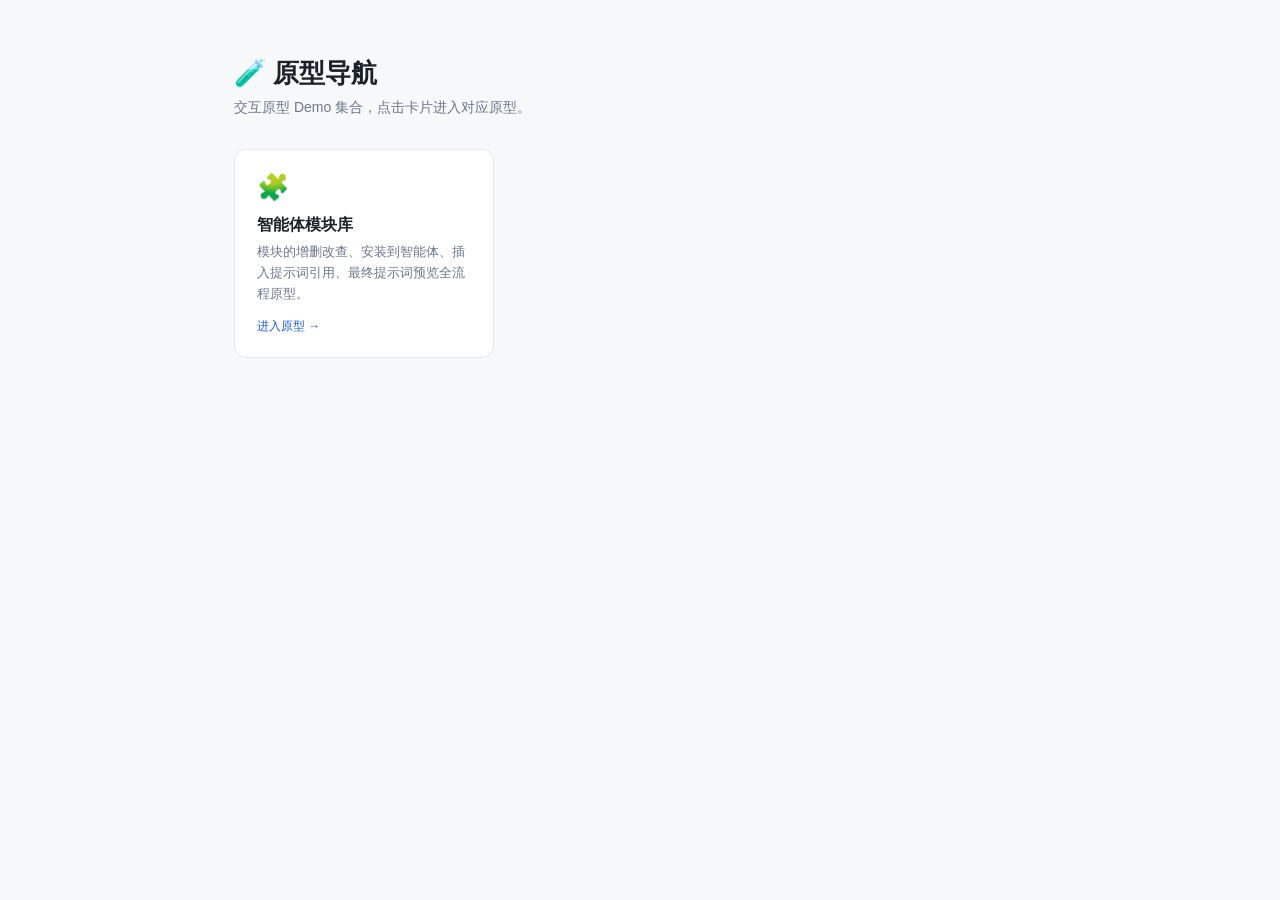
==== index.html @ 83f22f66 "Add agent module library prototype and nav page" ====
<!DOCTYPE html>
<html lang="zh-CN">
<head>
<meta charset="UTF-8">
<meta name="viewport" content="width=device-width, initial-scale=1.0">
<title>原型导航 · Prototypes</title>
<style>
  * { margin:0; padding:0; box-sizing:border-box; }
  body { font-family:-apple-system,'Segoe UI','PingFang SC','Microsoft YaHei',sans-serif; background:#F7F8FA; color:#1D2129; min-height:100vh; }
  .wrap { max-width:860px; margin:0 auto; padding:56px 24px; }
  h1 { font-size:26px; margin-bottom:8px; }
  .sub { color:#6B778C; font-size:14px; margin-bottom:32px; }
  .grid { display:grid; grid-template-columns:repeat(auto-fill,minmax(240px,1fr)); gap:16px; }
  .card { display:block; background:#fff; border:1px solid #E5E7EB; border-radius:12px; padding:22px; text-decoration:none; color:inherit; transition:all .2s; }
  .card:hover { border-color:#155EEF; box-shadow:0 4px 12px rgba(0,0,0,.08); transform:translateY(-2px); }
  .card .icon { font-size:26px; margin-bottom:12px; }
  .card .name { font-size:16px; font-weight:600; margin-bottom:6px; }
  .card .desc { font-size:13px; color:#6B778C; line-height:1.6; }
  .card .go { display:inline-block; margin-top:14px; font-size:12px; color:#155EEF; }
</style>
</head>
<body>
<div class="wrap">
  <h1>🧪 原型导航</h1>
  <p class="sub">交互原型 Demo 集合，点击卡片进入对应原型。</p>
  <div class="grid">
    <a class="card" href="./agent-module-library/">
      <div class="icon">🧩</div>
      <div class="name">智能体模块库</div>
      <div class="desc">模块的增删改查、安装到智能体、插入提示词引用、最终提示词预览全流程原型。</div>
      <span class="go">进入原型 →</span>
    </a>
  </div>
</div>
</body>
</html>
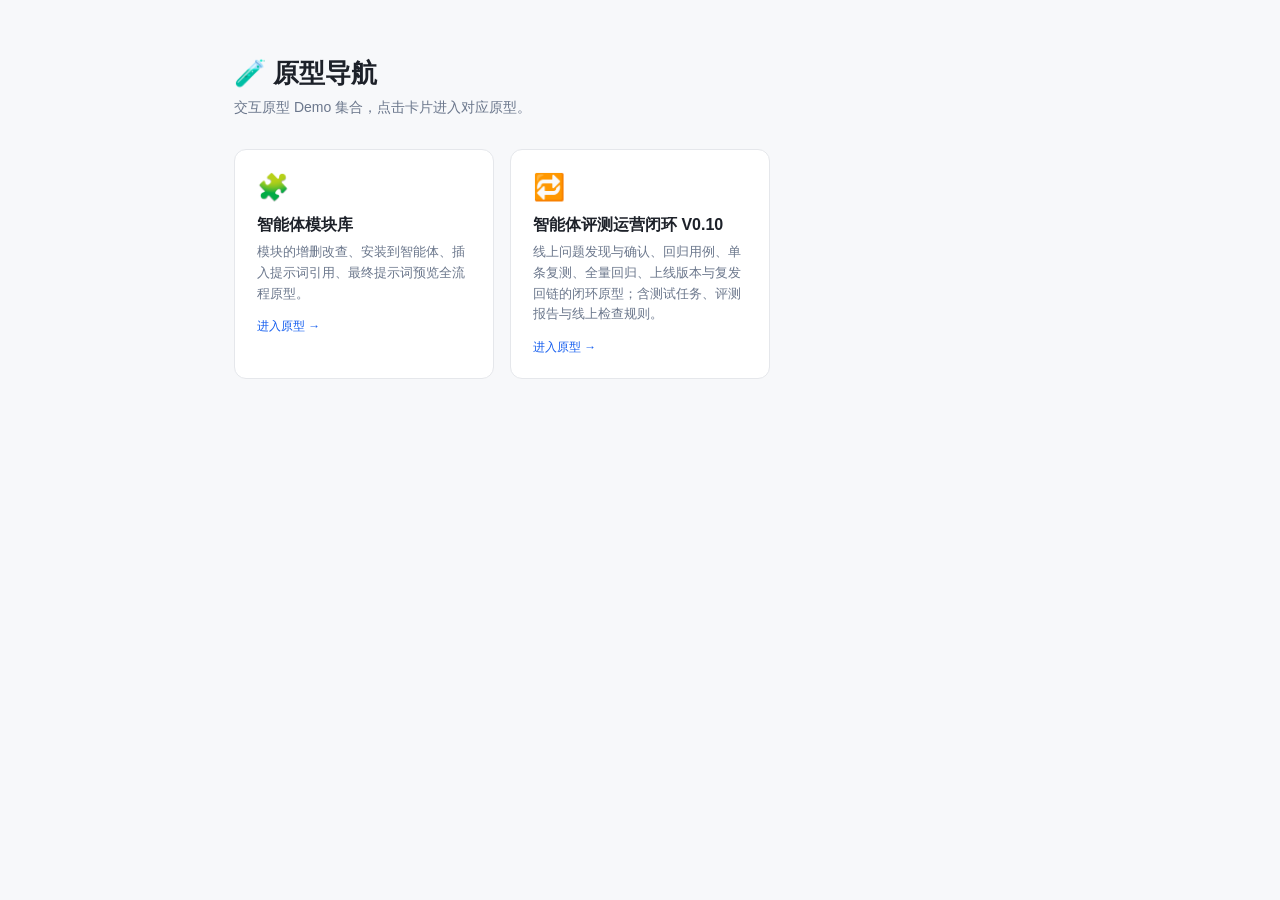
==== commit 38c06a6b: "Add agent eval loop V0.10 prototype and nav card" ====
--- a/index.html
+++ b/index.html
@@ -30,6 +30,12 @@
       <div class="desc">模块的增删改查、安装到智能体、插入提示词引用、最终提示词预览全流程原型。</div>
       <span class="go">进入原型 →</span>
     </a>
+    <a class="card" href="./agent-eval-loop/">
+      <div class="icon">🔁</div>
+      <div class="name">智能体评测运营闭环 V0.10</div>
+      <div class="desc">线上问题发现与确认、回归用例、单条复测、全量回归、上线版本与复发回链的闭环原型；含测试任务、评测报告与线上检查规则。</div>
+      <span class="go">进入原型 →</span>
+    </a>
   </div>
 </div>
 </body>
